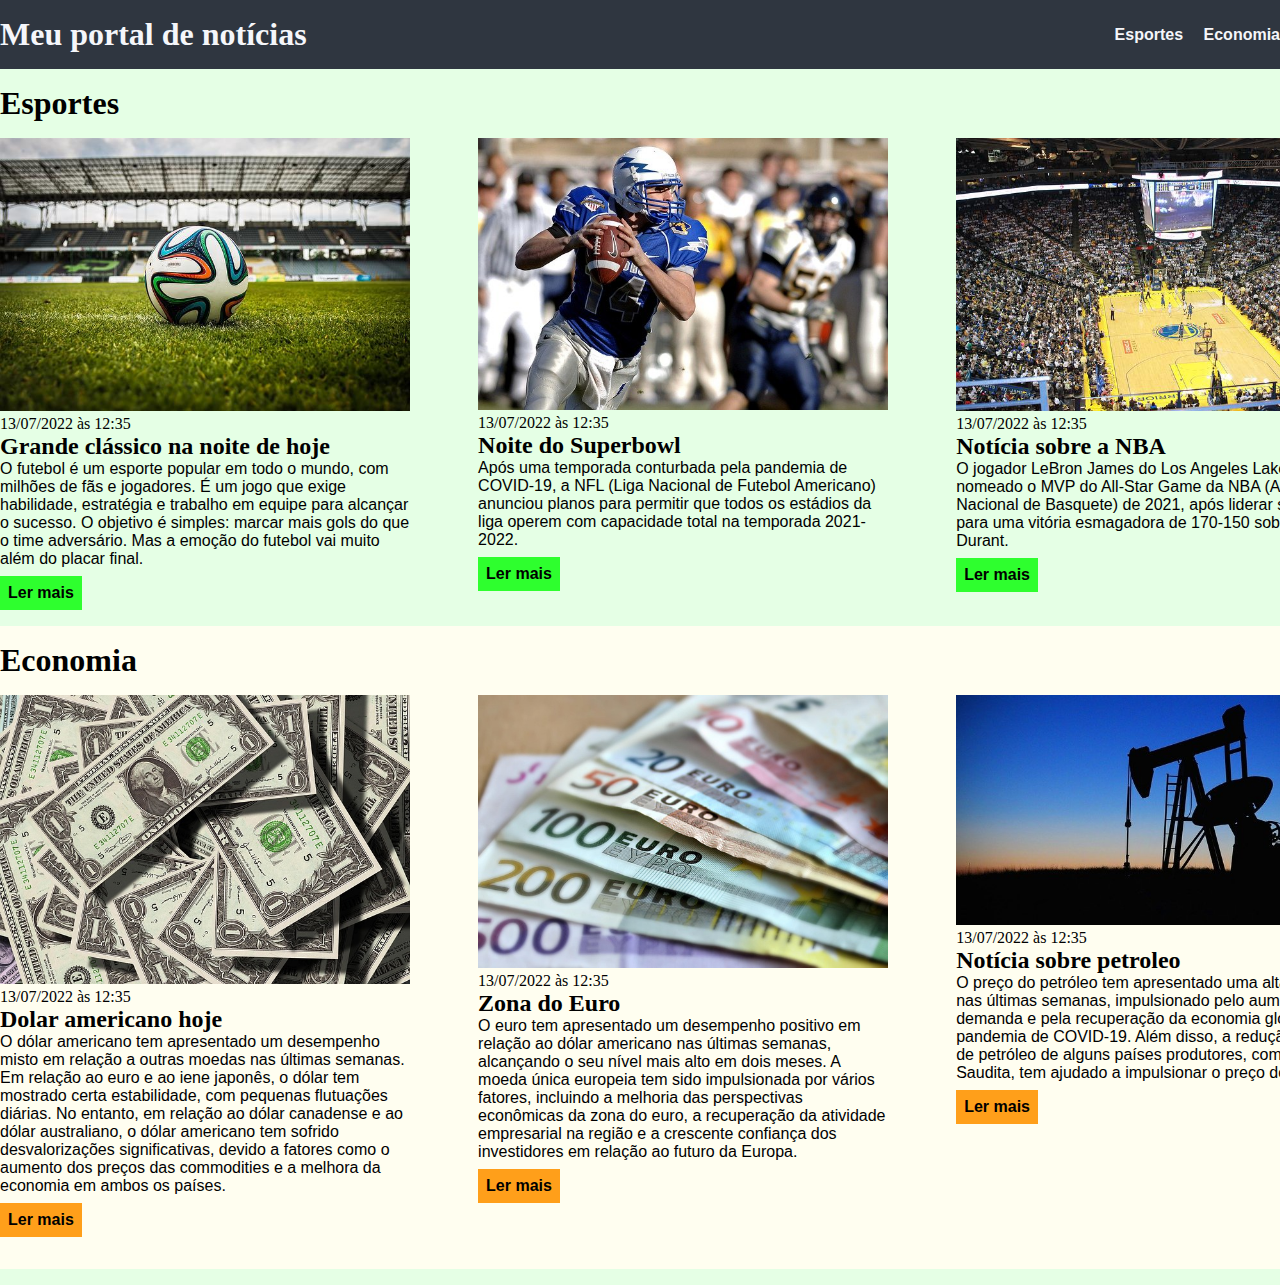
==== index.html @ 47a55c7f "v1 portal de noticias" ====
<!DOCTYPE html>
<html lang="pt-BR">
<head>
    <meta charset="UTF-8">
    <meta http-equiv="X-UA-Compatible" content="IE=edge">
    <meta name="viewport" content="width=device-width, initial-scale=1.0">
    <title>Meu portal de notícias</title>
    <link rel="stylesheet" href="./main.css" />
</head>
<body>
    <header>
            <div class="container">
                <h1>Meu portal de notícias</h1>
                <nav>
                    <ul>
                        <li>
                            <a href="#esportes" title="Ir para a seção de esportes">Esportes</a>
                        </li>
                        <li>
                            <a href="#economia" title="Ir para a seção de notícias">Economia</a>
                        </li>
                    </ul>
                </nav>
        </div>
    </header>
    <section id="esportes">
        <div class="container">
                <h2>Esportes</h2>
                    <div class="articles">
                        <article>
                            <img src="./imagens/futebol.jpg" alt="Bola de futebol no gramado" />
                            <header>
                                <time class="creation-date">13/07/2022 às 12:35</time>
                            </header>
                            <h3>Grande clássico na noite de hoje</h3>
                            <p>O futebol é um esporte popular em todo o mundo, com milhões de fãs e jogadores. É um jogo que exige habilidade, estratégia e trabalho em equipe para alcançar o sucesso. O objetivo é simples: marcar mais gols do que o time adversário. Mas a emoção do futebol vai muito além do placar final. 
                            </p>
                            <a href="#" title="Leia a notícia completa">Ler mais</a>
                        </article>
                        <article>
                            <img src="./imagens/futebol-americano.jpg" alt="Jogador de futebol americano correndo com a bola na mão" />
                            <header>
                                <time>13/07/2022 às 12:35</time>
                            </header>
                            <h3>Noite do Superbowl</h3>
                            <p>
                                Após uma temporada conturbada pela pandemia de COVID-19, a NFL (Liga Nacional de Futebol Americano) anunciou planos para permitir que todos os estádios da liga operem com capacidade total na temporada 2021-2022.                     </p>
                            <a href="#" title="Leia a notícia completa">Ler mais</a>
                        </article>
                        <article>
                            <img src="./imagens/basquete.jpg" title="Vista aérea de uma quadra de basquete" />
                            <header>
                                <time>13/07/2022 às 12:35</time>
                            </header>
                            <h3>Notícia sobre a NBA</h3>
                            <p>
                                O jogador LeBron James do Los Angeles Lakers foi nomeado o MVP do All-Star Game da NBA (Associação Nacional de Basquete) de 2021, após liderar sua equipe para uma vitória esmagadora de 170-150 sobre o Time Durant.                    </p>
                            <a href="#" title="Leia a notícia completa">Ler mais</a>
                        </article>  
                
                    </div>
    <section id="economia"> 
        <div class="container">
                <h2>Economia</h2>
                    <div class="articles">
                        <article>
                            <img src="./imagens/dolares.jpg" alt="Dolar americano" />
                        <header>
                            <time>13/07/2022 às 12:35</time>
                        </header>
                        <h3>Dolar americano hoje</h3>
                        <p>
                            O dólar americano tem apresentado um desempenho misto em relação a outras moedas nas últimas semanas. Em relação ao euro e ao iene japonês, o dólar tem mostrado certa estabilidade, com pequenas flutuações diárias. No entanto, em relação ao dólar canadense e ao dólar australiano, o dólar americano tem sofrido desvalorizações significativas, devido a fatores como o aumento dos preços das commodities e a melhora da economia em ambos os países.                </p>
                        <a href="#" title="Leia a notícia completa">Ler mais</a>
                    </article>
                    <article>
                        <img src="./imagens/euro.jpg" alt="euro, europa" />
                        <header>
                            <time>13/07/2022 às 12:35</time>
                        </header>
                        <h3>Zona do Euro</h3>
                        <p>
                            O euro tem apresentado um desempenho positivo em relação ao dólar americano nas últimas semanas, alcançando o seu nível mais alto em dois meses. A moeda única europeia tem sido impulsionada por vários fatores, incluindo a melhoria das perspectivas econômicas da zona do euro, a recuperação da atividade empresarial na região e a crescente confiança dos investidores em relação ao futuro da Europa.                </p>
                        <a href="#" title="Leia a notícia completa">Ler mais</a>
                    </article>
                    <article>
                        <img src="./imagens/petroleo.jpg" title="exploração de petroleo" />
                        <header>
                            <time>13/07/2022 às 12:35</time>
                        </header>
                        <h3>Notícia sobre petroleo</h3>
                        <p>
                            O preço do petróleo tem apresentado uma alta constante nas últimas semanas, impulsionado pelo aumento da demanda e pela recuperação da economia global após a pandemia de COVID-19. Além disso, a redução na oferta de petróleo de alguns países produtores, como a Arábia Saudita, tem ajudado a impulsionar o preço do petróleo.                 </p>
                        <a href="#" title="Leia a notícia completa">Ler mais</a>
                    </article>
                    </div>
        </div>
                </section>
</body>
</html>
---- main.css ----
*{
    box-sizing:border-box;
    margin:0;
    padding:0;

}

body > header {
    background-color: #2f3640;
    padding: 16px 0;
    color: #f5f6fa;
}

header .container{
    display: flex;
    align-items:center ;
    justify-content: space-between;
}

header {
    display: flex;
}


header li {
    display: inline;
    font-family: Arial, Helvetica, sans-serif;
    font-weight: bold;
    margin-left: 16px;

}

header li a{
    color: #f5f6fa;
    text-decoration: none;
}

.container {
    width: 1366px;
    margin: 0 auto;
}

.articles {
display: flex;
flex-wrap: wrap;
justify-content: space-between;

}

.articles article img{
    width: 100%;
}

.articles article {
    width: 30%;
}

section {
    padding: 16px 0;
}

section h2,.articles article {
    margin-bottom: 16px;
}

.article h3 {
    margin-top: 8px;
    margin-bottom: 8px;
}

.articles article a{
    background-color: blue;
    color: #fff;
    padding: 8px;
    display: inline-block;
    text-decoration: none;
    font-weight: bold;
    margin-top: 8px;
}


.articles article a:hover {
    text-decoration: underline;
}

.articles article p,
.articles article a{
    font-family: Arial, Helvetica, sans-serif;
}

.articles article h3 {
    font-size: 24px;
}

section h2 {
    font-size: 32px;

}

#esportes {
    background-color: rgba(0,255, 0, 0.1
)}

#esportes .articles article a {
    background-color: rgba(0,255,0,0.8);
    color: #000;
}

#economia { 
    background-color: #fffef0 ;
}

#economia .articles article a {
    background-color: #ff9f1a
}
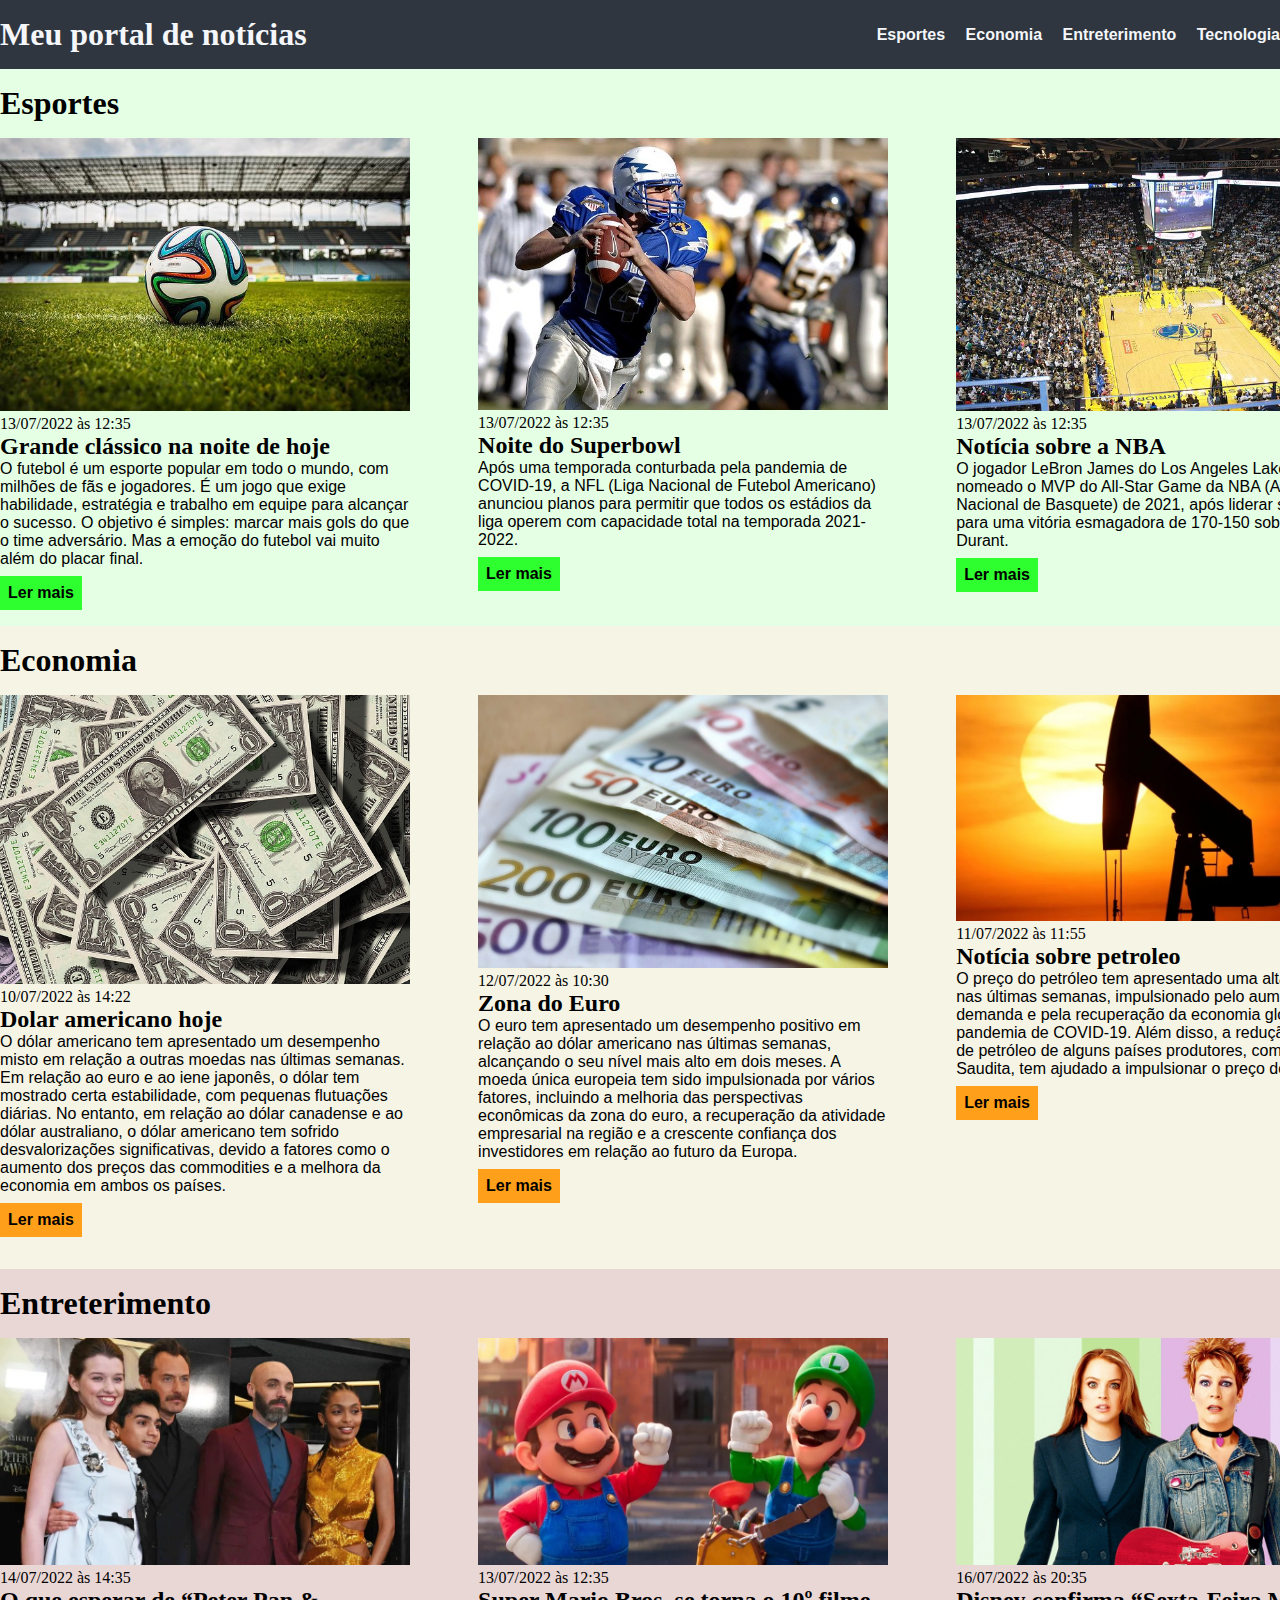
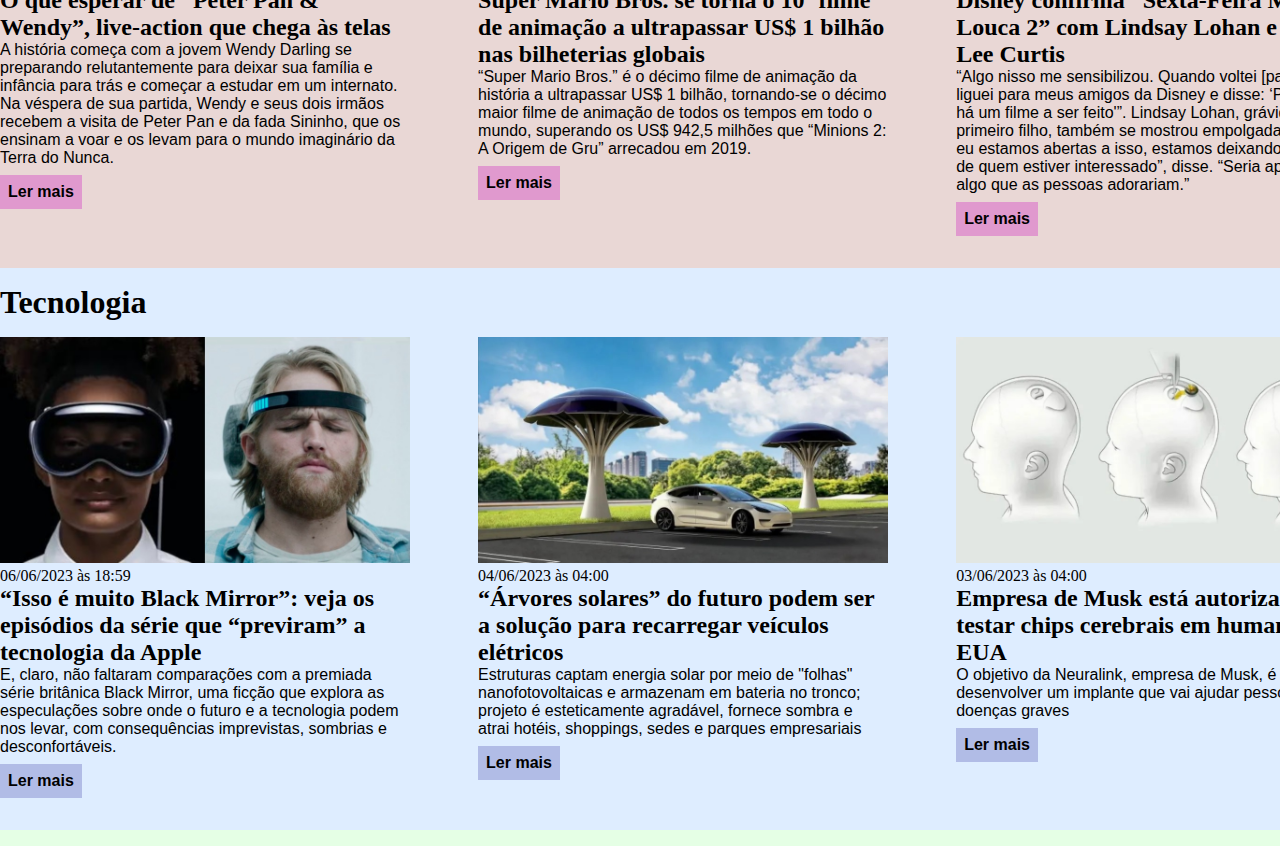
==== commit def6c9ea: "portal de noticias v2" ====
--- a/index.html
+++ b/index.html
@@ -18,6 +18,12 @@
                         </li>
                         <li>
                             <a href="#economia" title="Ir para a seção de notícias">Economia</a>
+                        </li>
+                        <li>
+                            <a href="#entreterimento" title="Ir para a seção de notícias">Entreterimento</a>
+                        </li>
+                        <li>
+                            <a href="#tecnologia" title="Ir para a seção de notícias">Tecnologia</a>
                         </li>
                     </ul>
                 </nav>
@@ -58,15 +64,15 @@
                             <a href="#" title="Leia a notícia completa">Ler mais</a>
                         </article>  
                 
-                    </div>
+        </div>
     <section id="economia"> 
         <div class="container">
-                <h2>Economia</h2>
+            <h2>Economia</h2>
                     <div class="articles">
                         <article>
                             <img src="./imagens/dolares.jpg" alt="Dolar americano" />
                         <header>
-                            <time>13/07/2022 às 12:35</time>
+                            <time>10/07/2022 às 14:22</time>
                         </header>
                         <h3>Dolar americano hoje</h3>
                         <p>
@@ -76,7 +82,7 @@
                     <article>
                         <img src="./imagens/euro.jpg" alt="euro, europa" />
                         <header>
-                            <time>13/07/2022 às 12:35</time>
+                            <time>12/07/2022 às 10:30</time>
                         </header>
                         <h3>Zona do Euro</h3>
                         <p>
@@ -86,7 +92,7 @@
                     <article>
                         <img src="./imagens/petroleo.jpg" title="exploração de petroleo" />
                         <header>
-                            <time>13/07/2022 às 12:35</time>
+                            <time>11/07/2022 às 11:55</time>
                         </header>
                         <h3>Notícia sobre petroleo</h3>
                         <p>
@@ -95,6 +101,80 @@
                     </article>
                     </div>
         </div>
-                </section>
+    </section>
+    <section id="entreterimento"> 
+        <div class="container">
+            <h2>Entreterimento</h2>
+                    <div class="articles">
+                        <article>
+                            <img src="./imagens/peter_pan.jpg" alt="Elenco do filme Peter Pan & Wendy" />
+                        <header>
+                            <time>14/07/2022 às 14:35</time>
+                        </header>
+                        <h3>O que esperar de “Peter Pan & Wendy”, live-action que chega às telas</h3>
+                        <p>
+                            A história começa com a jovem Wendy Darling se preparando relutantemente para deixar sua família e infância para trás e começar a estudar em um internato. Na véspera de sua partida, Wendy e seus dois irmãos recebem a visita de Peter Pan e da fada Sininho, que os ensinam a voar e os levam para o mundo imaginário da Terra do Nunca. </p>
+                        <a href="#" title="Leia a notícia completa">Ler mais</a>
+                    </article>
+                    <article>
+                        <img src="./imagens/super_mario.jpg" alt="Super Mario Bros. O Filme" />
+                        <header>
+                            <time>13/07/2022 às 12:35</time>
+                        </header>
+                        <h3>Super Mario Bros. se torna o 10º filme de animação a ultrapassar US$ 1 bilhão nas bilheterias globais</h3>
+                        <p>
+                            “Super Mario Bros.” é o décimo filme de animação da história a ultrapassar US$ 1 bilhão, tornando-se o décimo maior filme de animação de todos os tempos em todo o mundo, superando os US$ 942,5 milhões que “Minions 2: A Origem de Gru” arrecadou em 2019.</p>
+                        <a href="#" title="Leia a notícia completa">Ler mais</a>
+                    </article>
+                    <article>
+                        <img src="./imagens/Lindsay Lohan e Jamie Lee Curtis.jpg" title="Lindsay Lohan e Jamie Lee Curtis" />
+                        <header>
+                            <time>16/07/2022 às 20:35</time>
+                        </header>
+                        <h3>Disney confirma “Sexta-Feira Muito Louca 2” com Lindsay Lohan e Jamie Lee Curtis</h3>
+                        <p>
+                            “Algo nisso me sensibilizou. Quando voltei [para casa], liguei para meus amigos da Disney e disse: ‘Parece que há um filme a ser feito'”. Lindsay Lohan, grávida de seu primeiro filho, também se mostrou empolgada: “Jamie e eu estamos abertas a isso, estamos deixando nas mãos de quem estiver interessado”, disse. “Seria apenas fazer algo que as pessoas adorariam.”</p>
+                        <a href="#" title="Leia a notícia completa">Ler mais</a>
+                    </article>
+                    </div>
+        </div>
+    </section>
+    <section id="tecnologia"> 
+        <div class="container">
+            <h2>Tecnologia</h2>
+                    <div class="articles">
+                        <article>
+                            <img src="./imagens/Apple_Vision_Pro.jpg" alt="Oculos Apple Vision Pro" />
+                        <header>
+                            <time>06/06/2023 às 18:59</time>
+                        </header>
+                        <h3>“Isso é muito Black Mirror”: veja os episódios da série que “previram” a tecnologia da Apple</h3>
+                        <p>
+                            E, claro, não faltaram comparações com a premiada série britânica Black Mirror, uma ficção que explora as especulações sobre onde o futuro e a tecnologia podem nos levar, com consequências imprevistas, sombrias e desconfortáveis.</p>
+                        <a href="#" title="Leia a notícia completa">Ler mais</a>
+                    </article>
+                    <article>
+                        <img src="./imagens/arvore_solar.jpg" alt="árvore solar para recarregar veículos elétricos" />
+                        <header>
+                            <time>04/06/2023 às 04:00</time>
+                        </header>
+                        <h3>“Árvores solares” do futuro podem ser a solução para recarregar veículos elétricos</h3>
+                        <p>
+                            Estruturas captam energia solar por meio de "folhas" nanofotovoltaicas e armazenam em bateria no tronco; projeto é esteticamente agradável, fornece sombra e atrai hotéis, shoppings, sedes e parques empresariais</p>
+                        <a href="#" title="Leia a notícia completa">Ler mais</a>
+                    </article>
+                    <article>
+                        <img src="./imagens/Neuralink.jpg" title="Agência americana autoriza empresa de Elon Musk a realizar estudos para implantes cerebrais em humanos" />
+                        <header>
+                            <time>03/06/2023 às 04:00</time>
+                        </header>
+                        <h3>Empresa de Musk está autorizada a testar chips cerebrais em humanos nos EUA</h3>
+                        <p>
+                            O objetivo da Neuralink, empresa de Musk, é desenvolver um implante que vai ajudar pessoas com doenças graves</p>
+                        <a href="#" title="Leia a notícia completa">Ler mais</a>
+                    </article>
+                    </div>
+                </div>
+
 </body>
 </html>--- a/main.css
+++ b/main.css
@@ -107,9 +107,25 @@
 }
 
 #economia { 
-    background-color: #fffef0 ;
+    background-color: #f5f4e5 ;
 }
 
 #economia .articles article a {
     background-color: #ff9f1a
+}
+
+#entreterimento {
+    background-color: rgba(240, 152, 188, 0.389);}
+
+#entreterimento .articles article a {
+    background-color: rgba(202, 0, 188, 0.286);
+    color: #000;
+}
+
+#tecnologia { 
+    background-color: #deedff ;
+}
+
+#tecnologia .articles article a {
+    background-color: #b1bce6
 }